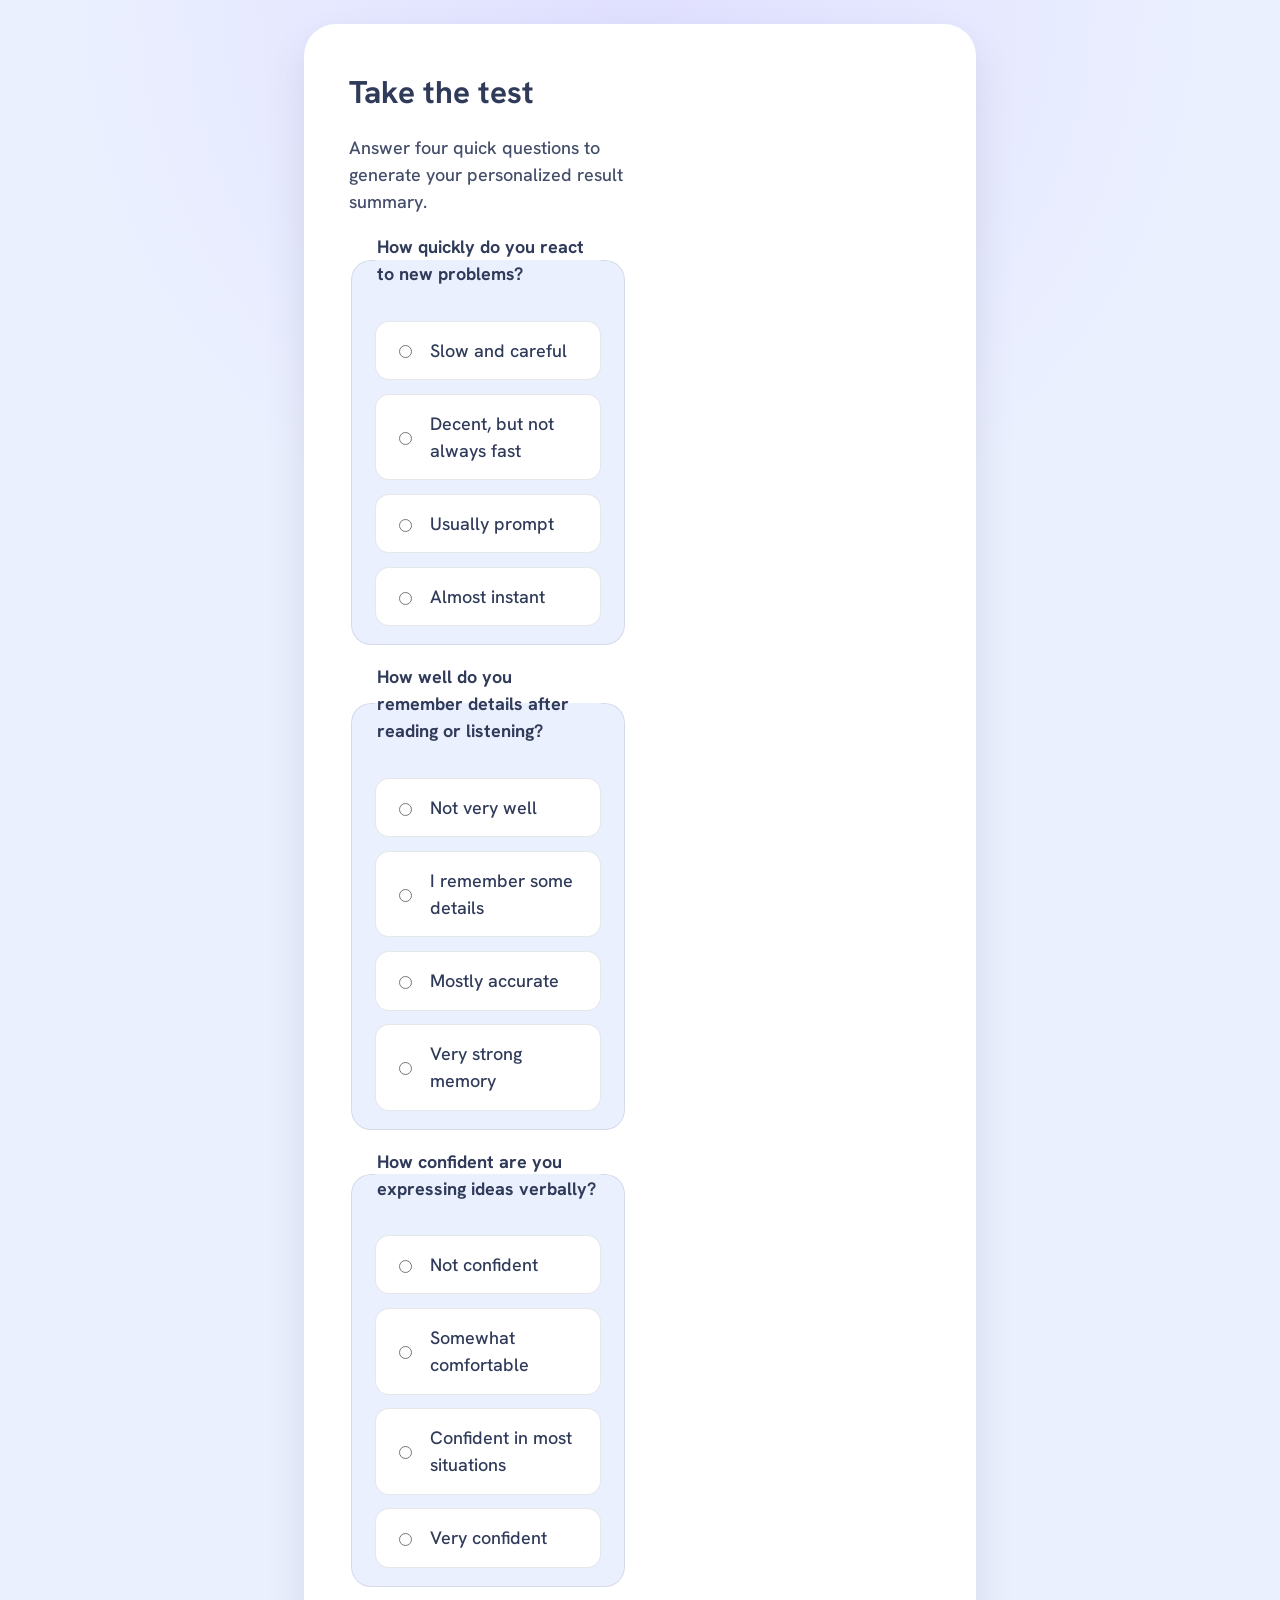
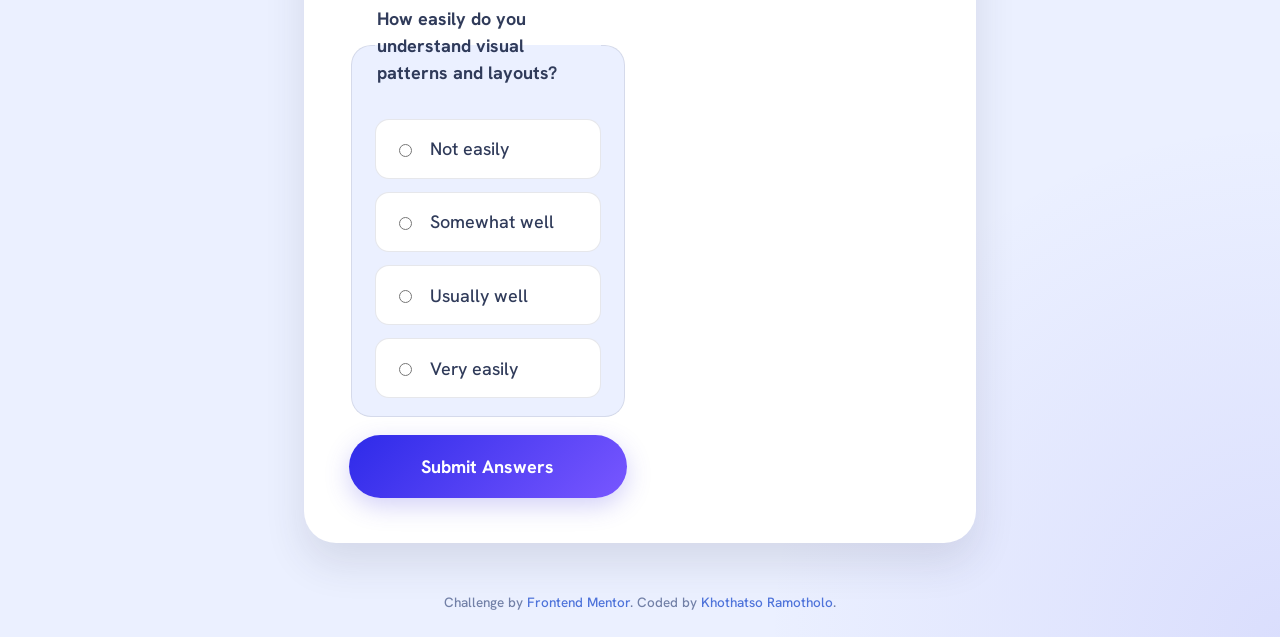
==== quiz.html @ 021eae32 "created quiz" ====
<!DOCTYPE html>
<html lang="en">
<head>
  <meta charset="UTF-8">
  <meta name="viewport" content="width=device-width, initial-scale=1.0">
  <link rel="icon" type="image/png" sizes="32x32" href="./assets/images/favicon-32x32.png">
  <link rel="stylesheet" href="./styles.css">
  <title>Quiz | Results Summary</title>
</head>
<body>
  <div class="wrapper">
    <article class="card page-card">
      <div class="page-content">
        <h1 class="page-heading">Take the test</h1>
        <p class="page-text">Answer four quick questions to generate your personalized result summary.</p>
        <form class="quiz-form">
          <fieldset class="quiz-question">
            <legend>How quickly do you react to new problems?</legend>
            <div class="quiz-options">
              <label class="quiz-option"><input type="radio" name="reaction" value="25" required>Slow and careful</label>
              <label class="quiz-option"><input type="radio" name="reaction" value="50">Decent, but not always fast</label>
              <label class="quiz-option"><input type="radio" name="reaction" value="75">Usually prompt</label>
              <label class="quiz-option"><input type="radio" name="reaction" value="100">Almost instant</label>
            </div>
          </fieldset>

          <fieldset class="quiz-question">
            <legend>How well do you remember details after reading or listening?</legend>
            <div class="quiz-options">
              <label class="quiz-option"><input type="radio" name="memory" value="25" required>Not very well</label>
              <label class="quiz-option"><input type="radio" name="memory" value="50">I remember some details</label>
              <label class="quiz-option"><input type="radio" name="memory" value="75">Mostly accurate</label>
              <label class="quiz-option"><input type="radio" name="memory" value="100">Very strong memory</label>
            </div>
          </fieldset>

          <fieldset class="quiz-question">
            <legend>How confident are you expressing ideas verbally?</legend>
            <div class="quiz-options">
              <label class="quiz-option"><input type="radio" name="verbal" value="25" required>Not confident</label>
              <label class="quiz-option"><input type="radio" name="verbal" value="50">Somewhat comfortable</label>
              <label class="quiz-option"><input type="radio" name="verbal" value="75">Confident in most situations</label>
              <label class="quiz-option"><input type="radio" name="verbal" value="100">Very confident</label>
            </div>
          </fieldset>

          <fieldset class="quiz-question">
            <legend>How easily do you understand visual patterns and layouts?</legend>
            <div class="quiz-options">
              <label class="quiz-option"><input type="radio" name="visual" value="25" required>Not easily</label>
              <label class="quiz-option"><input type="radio" name="visual" value="50">Somewhat well</label>
              <label class="quiz-option"><input type="radio" name="visual" value="75">Usually well</label>
              <label class="quiz-option"><input type="radio" name="visual" value="100">Very easily</label>
            </div>
          </fieldset>

          <button type="submit" class="submit-quiz-button">Submit Answers</button>
        </form>
      </div>
    </article>

    <div class="attribution">
      Challenge by <a href="https://www.frontendmentor.io?ref=challenge" target="_blank" rel="noreferrer">Frontend Mentor</a>. Coded by <a href="#">Khothatso Ramotholo</a>.
    </div>
  </div>
  <script src="./app.js" defer></script>
</body>
</html>
---- styles.css ----
:root {
  color-scheme: light;
  font-family: "Hanken Grotesk", "Segoe UI", Arial, sans-serif;
  font-size: 18px;
  line-height: 1.5;
  background: hsl(225, 100%, 96%);
  color: hsl(224, 30%, 27%);
}

@font-face {
  font-family: "Hanken Grotesk";
  src: url("./assets/fonts/static/HankenGrotesk-Medium.ttf") format("truetype");
  font-weight: 500;
  font-style: normal;
  font-display: swap;
}

@font-face {
  font-family: "Hanken Grotesk";
  src: url("./assets/fonts/static/HankenGrotesk-Bold.ttf") format("truetype");
  font-weight: 700;
  font-style: normal;
  font-display: swap;
}

@font-face {
  font-family: "Hanken Grotesk";
  src: url("./assets/fonts/static/HankenGrotesk-ExtraBold.ttf") format("truetype");
  font-weight: 800;
  font-style: normal;
  font-display: swap;
}

*,
*::before,
*::after {
  box-sizing: border-box;
}

html,
body {
  min-height: 100%;
}

body {
  margin: 0;
  padding: 0;
  display: grid;
  place-items: center;
  min-height: 100vh;
  background: radial-gradient(circle at top, rgba(167, 141, 255, 0.16) 0%, transparent 25%),
              radial-gradient(circle at bottom right, rgba(71, 66, 236, 0.1) 0%, transparent 20%),
              hsl(225, 100%, 96%);
}

a {
  color: inherit;
  text-decoration: none;
}

button,
.button {
  font: inherit;
}

.wrapper {
  width: min(92vw, 720px);
  padding: 24px;
}

.site-header {
  display: flex;
  justify-content: center;
  margin-bottom: 1.5rem;
}

.site-nav {
  display: flex;
  flex-wrap: wrap;
  justify-content: center;
  gap: 0.75rem;
}

.site-nav a {
  display: inline-flex;
  align-items: center;
  justify-content: center;
  padding: 0.75rem 1rem;
  border-radius: 999px;
  background: hsla(224, 30%, 27%, 0.08);
  color: hsl(224, 30%, 27%);
  font-weight: 700;
  transition: background-color 0.2s ease, color 0.2s ease;
}

.site-nav a:hover,
.site-nav a.current {
  background: hsla(241, 81%, 54%, 0.12);
  color: hsl(241, 81%, 54%);
}

.card {
  display: grid;
  grid-template-columns: 1fr;
  gap: 1.5rem;
  background: hsl(0, 0%, 100%);
  border-radius: 32px;
  box-shadow: 0 20px 40px rgba(46, 50, 74, 0.12);
  overflow: hidden;
}

.result-panel {
  position: relative;
  padding: 2.5rem 2rem 2rem;
  background: linear-gradient(180deg, hsl(252, 100%, 67%) 0%, hsl(241, 81%, 54%) 100%);
  color: #fff;
  text-align: center;
}

.result-panel::before {
  content: "";
  position: absolute;
  inset: 0;
  background: radial-gradient(circle at top, rgba(255, 255, 255, 0.16) 0%, transparent 35%);
  pointer-events: none;
}

.result-title,
.summary-heading,
.page-heading,
.result-score-title {
  margin: 0;
  font-weight: 700;
}

.result-title {
  font-size: 0.9rem;
  letter-spacing: 0.16em;
  text-transform: uppercase;
  opacity: 0.9;
}

.result-score-title {
  font-size: 1.75rem;
  line-height: 1.1;
}

.score-wrapper {
  margin: 2.5rem auto 1rem;
  width: 170px;
  height: 170px;
  border-radius: 50%;
  background: radial-gradient(circle at center, rgba(255, 255, 255, 0.22) 0%, rgba(255, 255, 255, 0.08) 38%, transparent 60%),
              rgba(15, 25, 84, 0.24);
  display: grid;
  place-items: center;
  box-shadow: inset 0 8px 30px rgba(0, 0, 0, 0.12);
}

.score {
  margin: 0;
  font-size: clamp(3.5rem, 5vw, 5rem);
  font-weight: 800;
  line-height: 1;
  margin-bottom: -4.25rem;
}

.score-subtext {
  margin: 0.5rem 0 0;
  color: rgba(255, 255, 255, 0.8);
  font-size: 0.95rem;
}

.result-description {
  margin: 1.5rem auto 0;
  color: hsla(0, 0%, 100%, 0.85);
  font-size: 0.95rem;
  max-width: 20rem;
}

.summary-panel {
  padding: 2rem;
}

.summary-heading {
  font-size: 1.05rem;
  margin-bottom: 1rem;
  color: hsl(224, 30%, 27%);
}

.result-summary {
  display: grid;
  gap: 0.9rem;
  margin-bottom: 1.5rem;
}

.summary-item {
  display: flex;
  align-items: center;
  justify-content: space-between;
  gap: 1rem;
  padding: 1rem;
  border-radius: 16px;
  background: hsl(0, 0%, 100%);
  box-shadow: inset 0 1px 0 rgba(255, 255, 255, 0.5);
  border: 1px solid hsla(224, 30%, 27%, 0.08);
}

.summary-item__label {
  display: flex;
  align-items: center;
  gap: 0.85rem;
}

.summary-item__icon {
  width: 1.85rem;
  height: 1.85rem;
  display: grid;
  place-items: center;
  border-radius: 50%;
  background: rgba(0, 0, 0, 0.05);
}

.summary-item__name {
  font-weight: 700;
  color: hsl(224, 30%, 27%);
}

.summary-item__score {
  font-weight: 700;
  color: hsl(224, 30%, 27%);
  opacity: 0.85;
  white-space: nowrap;
}

.summary-item.reaction {
  background: hsla(0, 100%, 67%, 0.12);
  border-color: hsla(0, 100%, 67%, 0.24);
}

.summary-item.reaction .summary-item__icon {
  background: hsla(0, 100%, 67%, 0.18);
}

.summary-item.memory {
  background: hsla(39, 100%, 56%, 0.12);
  border-color: hsla(39, 100%, 56%, 0.24);
}

.summary-item.memory .summary-item__icon {
  background: hsla(39, 100%, 56%, 0.18);
}

.summary-item.verbal {
  background: hsla(166, 100%, 37%, 0.12);
  border-color: hsla(166, 100%, 37%, 0.24);
}

.summary-item.verbal .summary-item__icon {
  background: hsla(166, 100%, 37%, 0.18);
}

.summary-item.visual {
  background: hsla(234, 85%, 45%, 0.12);
  border-color: hsla(234, 85%, 45%, 0.24);
}

.summary-item.visual .summary-item__icon {
  background: hsla(234, 85%, 45%, 0.18);
}

.continue-button {
  width: 100%;
  padding: 1rem 1.25rem;
  border: none;
  border-radius: 999px;
  font-weight: 700;
  color: #fff;
  background: hsl(224, 30%, 27%);
  cursor: pointer;
  transition: transform 0.2s ease, box-shadow 0.2s ease, background-color 0.2s ease;
  box-shadow: 0 8px 25px rgba(15, 25, 84, 0.3);
}

.btn-primary,
.submit-quiz-button {
  width: 100%;
  padding: 1rem 1.25rem;
  border: none;
  border-radius: 999px;
  font-weight: 700;
  color: #fff;
  background: linear-gradient(135deg, hsl(241, 81%, 54%), hsl(252, 100%, 67%));
  cursor: pointer;
  transition: transform 0.2s ease, box-shadow 0.2s ease;
  box-shadow: 0 8px 25px rgba(80, 71, 229, 0.25);
}

.continue-button:hover,
.continue-button:focus-visible,
.btn-primary:hover,
.btn-primary:focus-visible,
.submit-quiz-button:hover,
.submit-quiz-button:focus-visible {
  transform: translateY(-1px);
  box-shadow: 0 14px 30px rgba(80, 71, 229, 0.28);
  outline: none;
}

.continue-button:hover,
.continue-button:focus-visible {
  background:  linear-gradient(135deg, hsl(241, 81%, 54%), hsl(252, 100%, 67%));
}

.attribution {
  margin-top: 1.75rem;
  padding-top: 1rem;
  text-align: center;
  font-size: 0.75rem;
  color: hsl(224, 23%, 55%);
}

.attribution a {
  color: hsl(224, 65%, 58%);
}

.attribution a:hover {
  text-decoration: underline;
}

.page-card {
  padding: 2.5rem;
}

.page-content {
  display: grid;
  gap: 1rem;
}

.quiz-form {
  display: grid;
  gap: 1rem;
}

.quiz-question {
  border: 1px solid hsla(224, 30%, 27%, 0.12);
  border-radius: 20px;
  padding: 1rem 1.25rem;
  background: hsl(225, 100%, 96%);
}

.quiz-question legend {
  font-weight: 700;
  margin-bottom: 0.85rem;
  color: hsl(224, 30%, 27%);
}

.quiz-options {
  display: grid;
  gap: 0.75rem;
}

.quiz-option {
  display: flex;
  align-items: center;
  gap: 0.85rem;
  padding: 0.85rem 1rem;
  border-radius: 14px;
  border: 1px solid hsla(224, 30%, 27%, 0.12);
  background: #fff;
  cursor: pointer;
}

.quiz-option input {
  accent-color: hsl(241, 81%, 54%);
}

.quiz-option:hover {
  background: hsla(241, 81%, 54%, 0.08);
}

.page-heading {
  font-size: 1.75rem;
}

.page-text {
  margin: 0;
  color: hsl(224, 30%, 27%);
  opacity: 0.9;
  font-size: 1rem;
}

@media (min-width: 720px) {
  .card {
    grid-template-columns: 1fr 1fr;
  }

  .result-panel {
    border-bottom-left-radius: 32px;
    border-top-right-radius: 0;
    border-bottom-right-radius: 0;
    border-top-left-radius: 32px;
  }
}
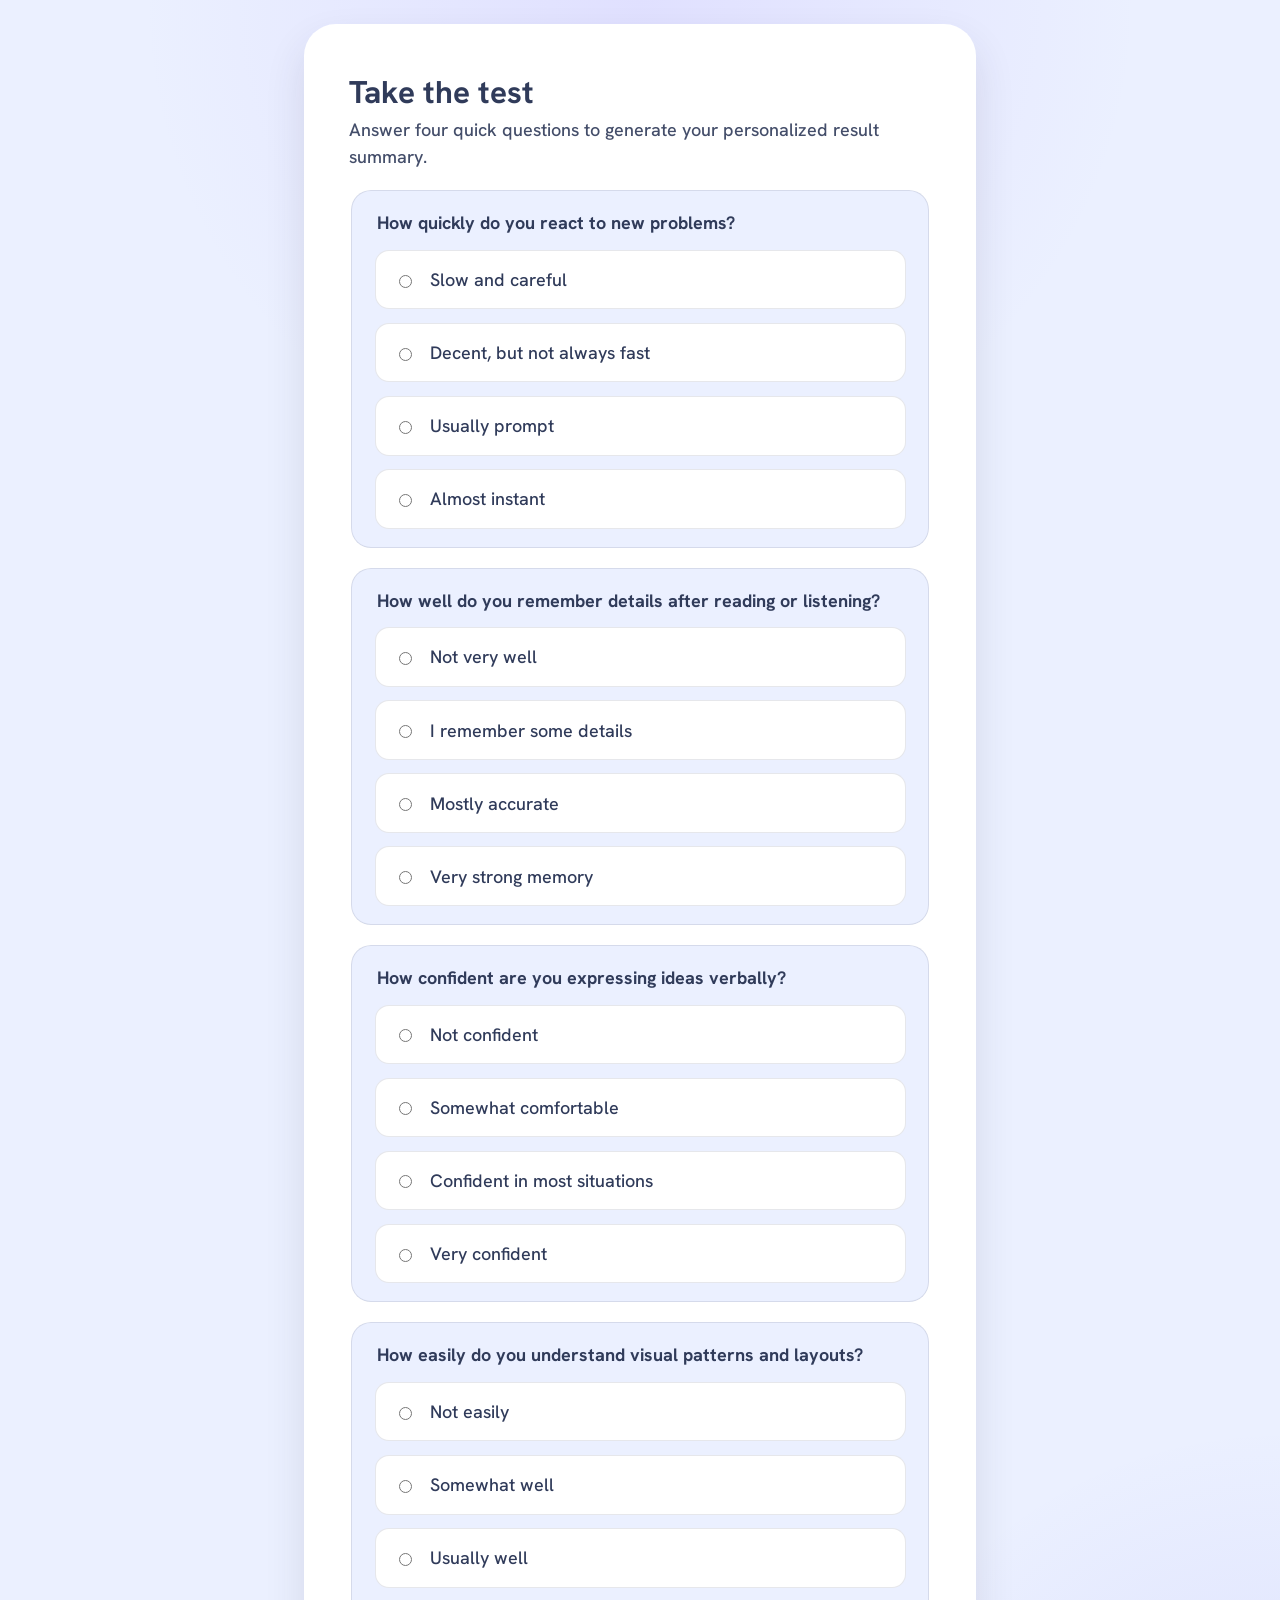
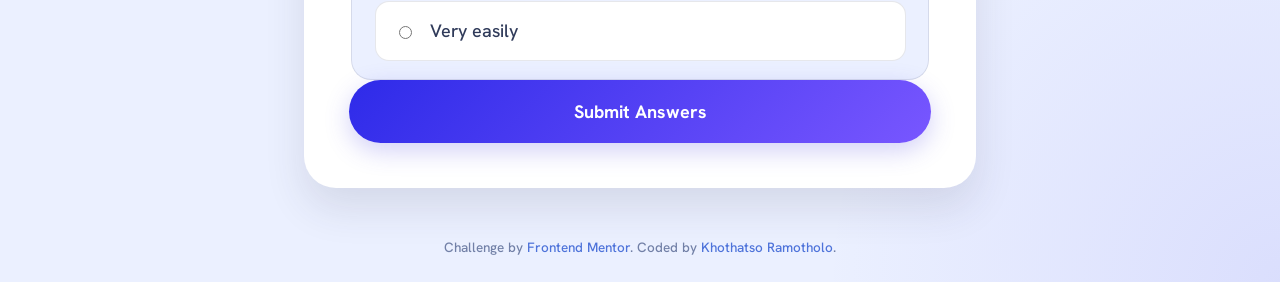
==== commit 7a3aaf1e: "created welcome screen and responsiveness on mobile" ====
--- a/quiz.html
+++ b/quiz.html
@@ -1,5 +1,6 @@
 <!DOCTYPE html>
 <html lang="en">
+
 <head>
   <meta charset="UTF-8">
   <meta name="viewport" content="width=device-width, initial-scale=1.0">
@@ -7,6 +8,7 @@
   <link rel="stylesheet" href="./styles.css">
   <title>Quiz | Results Summary</title>
 </head>
+
 <body>
   <div class="wrapper">
     <article class="card page-card">
@@ -15,18 +17,21 @@
         <p class="page-text">Answer four quick questions to generate your personalized result summary.</p>
         <form class="quiz-form">
           <fieldset class="quiz-question">
-            <legend>How quickly do you react to new problems?</legend>
+
             <div class="quiz-options">
-              <label class="quiz-option"><input type="radio" name="reaction" value="25" required>Slow and careful</label>
-              <label class="quiz-option"><input type="radio" name="reaction" value="50">Decent, but not always fast</label>
+              <legend>How quickly do you react to new problems?</legend>
+              <label class="quiz-option"><input type="radio" name="reaction" value="25" required>Slow and
+                careful</label>
+              <label class="quiz-option"><input type="radio" name="reaction" value="50">Decent, but not always
+                fast</label>
               <label class="quiz-option"><input type="radio" name="reaction" value="75">Usually prompt</label>
               <label class="quiz-option"><input type="radio" name="reaction" value="100">Almost instant</label>
             </div>
           </fieldset>
 
           <fieldset class="quiz-question">
-            <legend>How well do you remember details after reading or listening?</legend>
             <div class="quiz-options">
+              <legend>How well do you remember details after reading or listening?</legend>
               <label class="quiz-option"><input type="radio" name="memory" value="25" required>Not very well</label>
               <label class="quiz-option"><input type="radio" name="memory" value="50">I remember some details</label>
               <label class="quiz-option"><input type="radio" name="memory" value="75">Mostly accurate</label>
@@ -35,18 +40,20 @@
           </fieldset>
 
           <fieldset class="quiz-question">
-            <legend>How confident are you expressing ideas verbally?</legend>
             <div class="quiz-options">
+              <legend>How confident are you expressing ideas verbally?</legend>
               <label class="quiz-option"><input type="radio" name="verbal" value="25" required>Not confident</label>
               <label class="quiz-option"><input type="radio" name="verbal" value="50">Somewhat comfortable</label>
-              <label class="quiz-option"><input type="radio" name="verbal" value="75">Confident in most situations</label>
+              <label class="quiz-option"><input type="radio" name="verbal" value="75">Confident in most
+                situations</label>
               <label class="quiz-option"><input type="radio" name="verbal" value="100">Very confident</label>
             </div>
           </fieldset>
 
           <fieldset class="quiz-question">
-            <legend>How easily do you understand visual patterns and layouts?</legend>
+
             <div class="quiz-options">
+              <legend>How easily do you understand visual patterns and layouts?</legend>
               <label class="quiz-option"><input type="radio" name="visual" value="25" required>Not easily</label>
               <label class="quiz-option"><input type="radio" name="visual" value="50">Somewhat well</label>
               <label class="quiz-option"><input type="radio" name="visual" value="75">Usually well</label>
@@ -60,9 +67,11 @@
     </article>
 
     <div class="attribution">
-      Challenge by <a href="https://www.frontendmentor.io?ref=challenge" target="_blank" rel="noreferrer">Frontend Mentor</a>. Coded by <a href="#">Khothatso Ramotholo</a>.
+      Challenge by <a href="https://www.frontendmentor.io?ref=challenge" target="_blank" rel="noreferrer">Frontend
+        Mentor</a>. Coded by <a href="#">Khothatso Ramotholo</a>.
     </div>
   </div>
   <script src="./app.js" defer></script>
 </body>
+
 </html>
--- a/styles.css
+++ b/styles.css
@@ -52,7 +52,35 @@
               radial-gradient(circle at bottom right, rgba(71, 66, 236, 0.1) 0%, transparent 20%),
               hsl(225, 100%, 96%);
 }
-
+#welcomeScreen,
+#resultsContainer {
+  display: none;
+}
+body.show-welcome #welcomeScreen {
+  display: flex;
+}
+body.show-results #resultsContainer {
+  display: block;
+}
+.welcome {
+  min-height: 100vh;
+  flex-direction: column;
+  justify-content: center;
+  align-items: center;
+  text-align: center;
+}
+.welcome button {
+  width: 50%;
+  padding: 1rem 1.25rem;
+  border: none;
+  border-radius: 999px;
+  font-weight: 700;
+  color: #fff;
+  background: hsl(224, 30%, 27%);
+  cursor: pointer;
+  transition: transform 0.2s ease, box-shadow 0.2s ease, background-color 0.2s ease;
+  box-shadow: 0 8px 25px rgba(15, 25, 84, 0.3);
+}
 a {
   color: inherit;
   text-decoration: none;
@@ -136,7 +164,6 @@
 .result-title {
   font-size: 0.9rem;
   letter-spacing: 0.16em;
-  text-transform: uppercase;
   opacity: 0.9;
 }
 
@@ -296,19 +323,23 @@
   box-shadow: 0 8px 25px rgba(80, 71, 229, 0.25);
 }
 
-.continue-button:hover,
+.continue-button:hover, 
 .continue-button:focus-visible,
 .btn-primary:hover,
 .btn-primary:focus-visible,
 .submit-quiz-button:hover,
-.submit-quiz-button:focus-visible {
+.submit-quiz-button:focus-visible,
+.start-button:hover,
+.start-button:focus-visible {
   transform: translateY(-1px);
   box-shadow: 0 14px 30px rgba(80, 71, 229, 0.28);
   outline: none;
 }
 
 .continue-button:hover,
-.continue-button:focus-visible {
+.continue-button:focus-visible,
+.start-button:hover,
+.start-button:focus-visible {
   background:  linear-gradient(135deg, hsl(241, 81%, 54%), hsl(252, 100%, 67%));
 }
 
@@ -330,15 +361,16 @@
 
 .page-card {
   padding: 2.5rem;
+  display: flex;
+  flex-direction: column;
+  align-items: center;
 }
 
 .page-content {
-  display: grid;
   gap: 1rem;
 }
 
 .quiz-form {
-  display: grid;
   gap: 1rem;
 }
 
@@ -347,11 +379,11 @@
   border-radius: 20px;
   padding: 1rem 1.25rem;
   background: hsl(225, 100%, 96%);
+  margin-top: 20px;
 }
 
 .quiz-question legend {
   font-weight: 700;
-  margin-bottom: 0.85rem;
   color: hsl(224, 30%, 27%);
 }
 
@@ -389,7 +421,14 @@
   opacity: 0.9;
   font-size: 1rem;
 }
-
+@media (max-width: 720px) {
+  .quiz-options label {
+    font-size: 11px;
+  }
+  .quiz-form button {
+    margin-top: 10px;
+  }
+}
 @media (min-width: 720px) {
   .card {
     grid-template-columns: 1fr 1fr;
